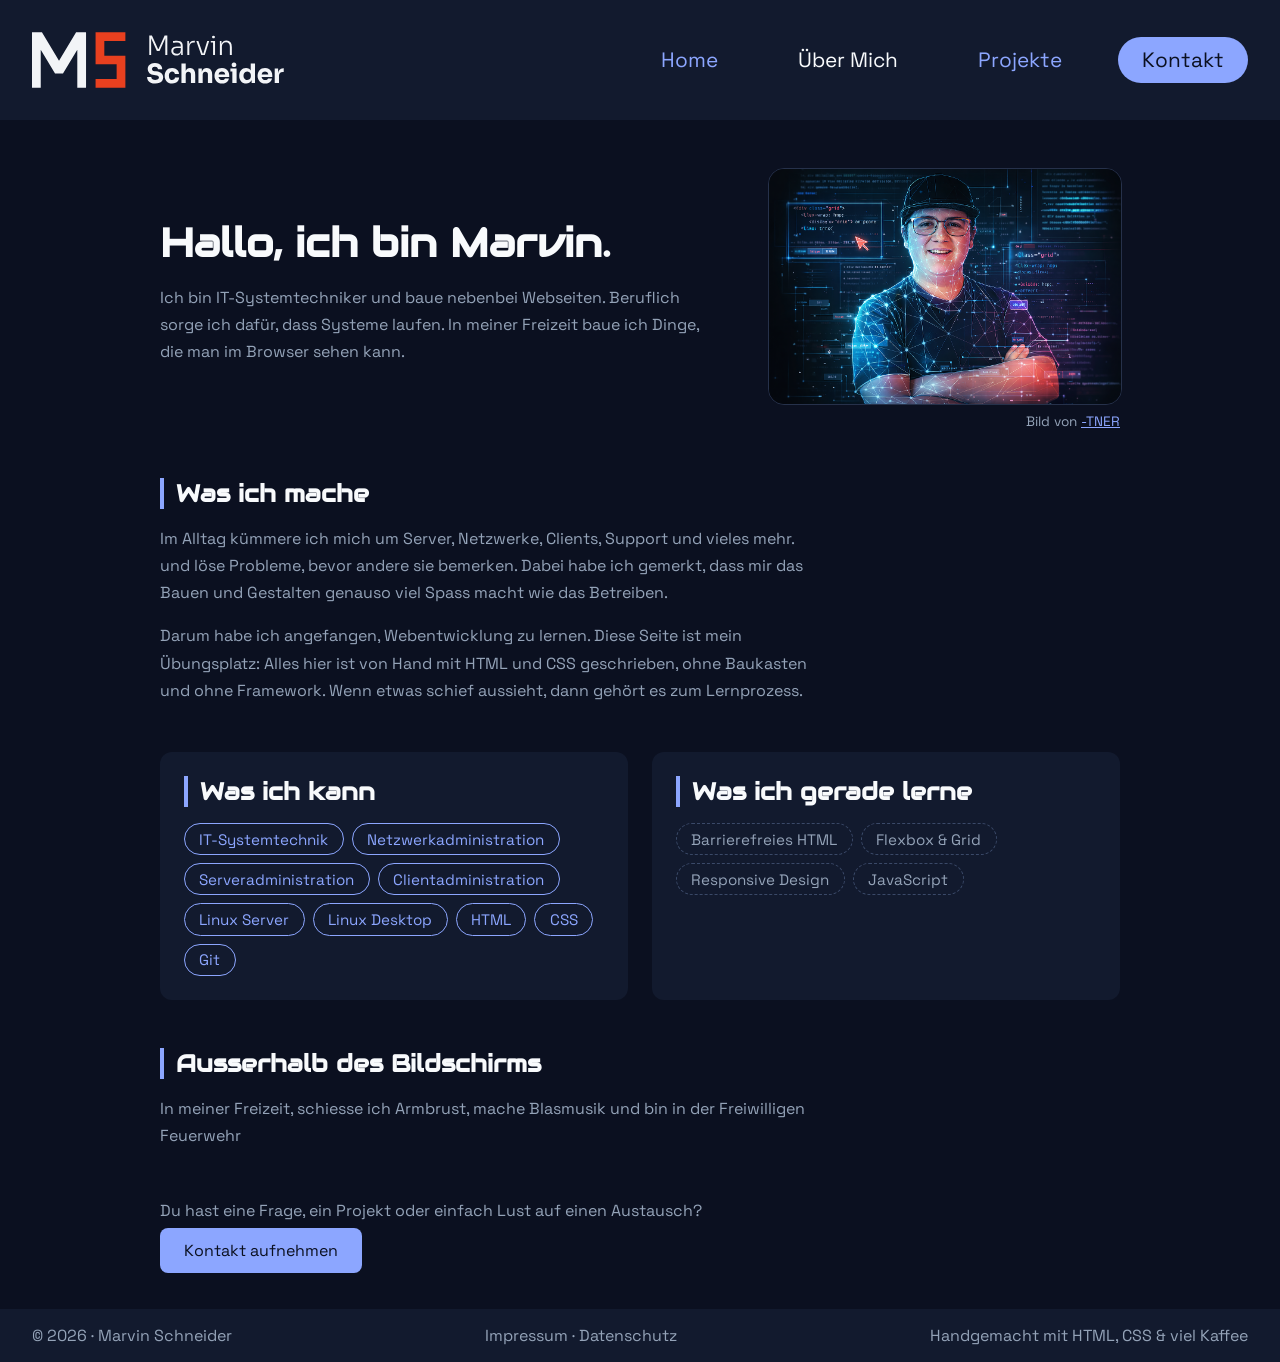
==== about.html @ 21ff22bb "release 1.0 fertig gebaut" ====
<!DOCTYPE html>
<html lang="de">
<head>
    <meta charset="UTF-8">
    <meta name="viewport" content="width=device-width, initial-scale=1.0">
    <title>Über mich – Marvin Schneider</title>
    <link rel="stylesheet" href="/CSS/style.css">
    <link rel="stylesheet" href="/CSS/colors.css">
    <link rel="stylesheet" href="/CSS/fonts.css">
    <link rel="preconnect" href="https://fonts.googleapis.com">
    <link rel="preconnect" href="https://fonts.gstatic.com" crossorigin>
    <link href="https://fonts.googleapis.com/css2?family=Audiowide&display=swap" rel="stylesheet">
    <link href="https://fonts.googleapis.com/css2?family=Space+Grotesk:wght@300..700&display=swap" rel="stylesheet">
    <link rel="icon" type="image/svg+xml" href="/assets/favicon.svg">

</head>
<body>
<header class="nav-menu">
    <p class="menu-name">
        <a href="https://www.marvin-max.ch">
            <picture>
                <source media="(max-width: 700px)" srcset="/assets/monogram-hell-auf-dunkel.svg">
                <img src="/assets/logo.svg" alt="Marvin Schneider" class="menu-logo">
            </picture>
        </a>
    </p>
    <button class="nav-toggle" type="button" aria-label="Menü öffnen" aria-expanded="false" aria-controls="main-nav">
        <span class="nav-toggle-bar"></span>
        <span class="nav-toggle-bar"></span>
        <span class="nav-toggle-bar"></span>
    </button>
    <nav class="navbar" id="main-nav" aria-label="Hauptnavigation">
        <ul class="nav-list">
                <li><a href="index.html">Home</a></li>
                <li><a class="nav-active" href="about.html">Über Mich</a></li>
                <li><a href="projekte.html">Projekte</a></li>
                <li><a class="contact-button" href="kontakt.html">Kontakt</a></li>
        </ul>
    </nav>
</header>
<main class="about">
    <section class="about-intro">
        <div class="about-intro-text">
            <h1 class="about-title">Hallo, ich bin Marvin.</h1>
            <p>
                Ich bin IT-Systemtechniker und baue nebenbei Webseiten. Beruflich sorge
                ich dafür, dass Systeme laufen. In meiner Freizeit baue ich Dinge, die
                man im Browser sehen kann.
            </p>
        </div>
        <figure class="about-figure">
            <img src="/assets/Profile%20Pic%20Marvin%20Schneider_digital%20colors%20small.png"
                 alt="Porträt von Marvin Schneider mit Cap und Brille vor leuchtendem Code" class="about-photo">
            <figcaption>
                Bild von <a href="https://thatstner.com/" target="_blank" rel="noopener noreferrer">-TNER</a>
            </figcaption>
        </figure>
    </section>

    <section>
        <h2>Was ich mache</h2>
        <p>
            Im Alltag kümmere ich mich um Server, Netzwerke, Clients, Support und vieles mehr.
            und löse Probleme, bevor andere sie bemerken. Dabei habe ich gemerkt, dass
            mir das Bauen und Gestalten genauso viel Spass macht wie das Betreiben.
        </p>
        <p>
            Darum habe ich angefangen, Webentwicklung zu lernen. Diese Seite ist mein
            Übungsplatz: Alles hier ist von Hand mit HTML und CSS geschrieben, ohne
            Baukasten und ohne Framework. Wenn etwas schief aussieht, dann gehört es
            zum Lernprozess.
        </p>
    </section>

    <section class="about-cards">
        <div class="about-card">
            <h2>Was ich kann</h2>
            <ul class="skills">
                <li>IT-Systemtechnik</li>
                <li>Netzwerkadministration</li>
                <li>Serveradministration</li>
                <li>Clientadministration</li>
                <li>Linux Server</li>
                <li>Linux Desktop</li>
                <li>HTML</li>
                <li>CSS</li>
                <li>Git</li>
                </ul>
        </div>
        <div class="about-card">
            <h2>Was ich gerade lerne</h2>
            <ul class="skills skills--learning">
                <li>Barrierefreies HTML</li>
                <li>Flexbox &amp; Grid</li>
                <li>Responsive Design</li>
                <li>JavaScript</li>
            </ul>
        </div>
    </section>

    <section>
        <h2>Ausserhalb des Bildschirms</h2>
        <p>
            In meiner Freizeit, schiesse ich Armbrust, mache Blasmusik und bin in der Freiwilligen Feuerwehr
        </p>
    </section>

    <section class="about-cta">
        <p>Du hast eine Frage, ein Projekt oder einfach Lust auf einen Austausch?</p>
        <a href="kontakt.html" class="hero-button hero-button--primary">Kontakt aufnehmen</a>
    </section>
</main>

<footer class="footer">
    <p>&copy; 2026 &middot; Marvin Schneider</p>
    <p>
        <a href="impressum.html">Impressum</a>
        &middot;
        <a href="datenschutz.html">Datenschutz</a>
    </p>
    <p class="spruch">Handgemacht mit HTML, CSS &amp; viel Kaffee</p>
</footer>
<script src="/js/nav.js"></script>
</body>
</html>
---- CSS/style.css ----
body{
    font-family: "Space Grotesk";
    background-color: var(--color-background);
    margin: 0;
}
.nav-menu{
    display: flex;
    justify-content: space-between;
    align-items: center;
    padding: 1rem 2rem;
    background-color: var(--color-surface);
}
.menu-logo {
    height: 3.5rem;   /* Höhe nach Geschmack anpassen */
    width: auto;
    display: block;
}
ul {
    list-style-type: none;
    margin: 0;
    padding: 0;
}
.nav-list {
    display: flex;
    justify-content: flex-end;
    align-items: center;
    gap: 2rem;
    list-style: none;
    margin: 0;
    padding: 0;
}.navbar {
    display: flex;
    justify-content: flex-end;
    text-align: right;
    height: 100%;
    gap: 2rem;
    font-size: 1.3rem;

}
.nav-list a:not(.contact-button){
    text-decoration: none;
    color: var(--color-primary);
    transition: color 0.2s;
    padding: 0.75rem 1.5rem;
}
.nav-list a:hover{
    color: var(--color-border);
}
.nav-list a.nav-active{
    color: var(--color-text);
}
.hero {
    min-height: 80vh;
    display: flex;
    flex-direction: column;
    justify-content: center;
    align-items: center;
    text-align: center;
    gap: 0.75rem;
    padding: 2rem;
}
.hero-title {
    font-size: 3rem;
    color: var(--color-text);
    margin: 0;
    font-family: "Audiowide", sans-serif;
}

.hero-role {
    font-size: 1.3rem;
    color: var(--color-primary);
    margin: 0;
}

.hero-text {
    color: var(--color-text-muted);
    max-width: 45ch;
    margin: 0.5rem 0 1.5rem;
}

.hero-actions {
    display: flex;
    gap: 1rem;
}

.hero-button {
    padding: 0.75rem 1.5rem;
    border-radius: 0.5rem;
    text-decoration: none;
    font-size: 1rem;
    transition: background-color 0.2s, color 0.2s;
}

.hero-button--primary {
    background-color: var(--color-primary);
    color: var(--color-background);
}

.hero-button--primary:hover {
    background-color: var(--color-primary-hover);
}

.hero-button--outline {
    border: 1px solid var(--color-border);
    color: var(--color-text);
}

.hero-button--outline:hover {
    border-color: var(--color-primary);
    color: var(--color-primary);
}
.contact-button {
    display: inline-block;
    padding: 0.6rem 1.5rem;
    background-color: var(--color-primary);
    color: var(--color-background);
    border-radius: 1.5rem;
    text-decoration: none;
    transition: background-color 0.2s, color 0.2s;
}

.contact-button:hover {
    background-color: var(--color-border-hover);
}
.überschrift{
    display: flex;
    flex-direction: column;
    align-items: center;
    gap: 1rem;
    color: var(--color-text);
}
.footer{
    display: flex;
    justify-content: space-between;
    padding: 1rem 2rem;
    background-color: var(--color-surface);
    color: var(--color-text-muted);
}
.footer p{
    margin: 0;
}
.footer a {
    color: var(--color-text-muted);
    text-decoration: none;
    transition: color 0.2s;
}
.footer a:hover {
    color: var(--color-text);
}



/* Über mich */
.about {
    max-width: 60rem;
    margin: 0 auto;
    padding: 3rem 2rem;
    color: var(--color-text-muted);
}
.about p {
    max-width: 65ch;
    line-height: 1.7;
}
.about-title {
    font-family: "Audiowide", sans-serif;
    font-size: 2.5rem;
    color: var(--color-text);
    margin: 0 0 1rem;
}
.about h2 {
    font-family: "Audiowide", sans-serif;
    color: var(--color-text);
    border-left: 4px solid var(--color-primary);
    padding-left: 0.75rem;
    margin: 3rem 0 1rem;
}
.about-cards {
    display: grid;
    grid-template-columns: repeat(auto-fit, minmax(16rem, 1fr));
    gap: 1.5rem;
    margin-top: 3rem;
}
.about-card {
    background-color: var(--color-surface);
    border-radius: 0.75rem;
    padding: 1.5rem;
}
.about-card h2 {
    margin-top: 0;
}
.skills {
    display: flex;
    flex-wrap: wrap;
    gap: 0.5rem;
}
.skills li {
    padding: 0.35rem 0.9rem;
    border: 1px solid var(--color-primary);
    border-radius: 999px;
    color: var(--color-primary);
    font-size: 0.95rem;
}
.skills--learning li {
    border-style: dashed;
    color: var(--color-text-muted);
    border-color: var(--color-border-hover);
}
.about-cta {
    margin-top: 3rem;
}
.about-intro {
    display: flex;
    align-items: center;
    gap: 3rem;
}
.about-intro-text {
    flex: 1;
}
.about-figure {
    flex: 0 0 22rem;
    margin: 0;
}
.about-photo {
    width: 100%;
    height: auto;
    display: block;
    border-radius: 1rem;
    border: 1px solid var(--color-border);
}
.about-figure figcaption {
    margin-top: 0.5rem;
    font-size: 0.85rem;
    color: var(--color-text-muted);
    text-align: right;
}
.about-figure figcaption a {
    color: var(--color-primary);
}

/* Projekte */
.projects {
    max-width: 60rem;
    margin: 0 auto;
    padding: 3rem 2rem;
    color: var(--color-text-muted);
}
.projects-intro p {
    max-width: 65ch;
    line-height: 1.7;
}
.project-grid {
    display: grid;
    grid-template-columns: repeat(auto-fit, minmax(18rem, 1fr));
    gap: 1.5rem;
    margin-top: 2.5rem;
}
.project-card {
    background-color: var(--color-surface);
    border: 1px solid var(--color-border);
    border-radius: 0.75rem;
    overflow: hidden;
    transition: border-color 0.2s, transform 0.2s;
}
.project-card:hover {
    border-color: var(--color-primary);
    transform: translateY(-4px);
}
.project-card--soon {
    border-style: dashed;
    background-color: transparent;
}
.project-card--soon:hover {
    border-color: var(--color-border);
    transform: none;
}
.project-body {
    padding: 1.25rem;
}
.project-body h2 {
    font-family: "Audiowide", sans-serif;
    color: var(--color-text);
    margin: 0 0 0.5rem;
    font-size: 1.3rem;
}
.project-body p {
    line-height: 1.6;
    margin: 0 0 1rem;
}
.project-links {
    margin-top: 1.25rem;
}
.project-links a {
    color: var(--color-primary);
    text-decoration: none;
    transition: color 0.2s;
}
.project-links a:hover {
    color: var(--color-primary-light);
}

/* Kontakt */
.contact {
    max-width: 40rem;
    margin: 0 auto;
    padding: 3rem 2rem;
    color: var(--color-text-muted);
}
.contact-intro p {
    line-height: 1.7;
}
.contact-form {
    display: flex;
    flex-direction: column;
    gap: 1.25rem;
    margin-top: 2rem;
}
.form-field {
    display: flex;
    flex-direction: column;
    gap: 0.4rem;
}
.form-field label {
    color: var(--color-text);
}
.form-field input,
.form-field textarea {
    font: inherit;
    padding: 0.75rem 1rem;
    background-color: var(--color-surface);
    color: var(--color-text);
    border: 1px solid var(--color-border);
    border-radius: 0.5rem;
    transition: border-color 0.2s;
}
.form-field input:focus,
.form-field textarea:focus {
    outline: none;
    border-color: var(--color-primary);
}
.form-field textarea {
    resize: vertical;
}
.form-honeypot {
    position: absolute;
    left: -9999px;
}
.form-submit {
    align-self: flex-start;
    border: none;
    cursor: pointer;
    font-family: inherit;
}

/* Burger-Button (Desktop: versteckt) */
.nav-toggle {
    display: none;
    flex-direction: column;
    justify-content: center;
    gap: 0.35rem;
    width: 2.75rem;
    height: 2.75rem;
    padding: 0.6rem;
    background: none;
    border: 1px solid var(--color-border);
    border-radius: 0.5rem;
    cursor: pointer;
}
.nav-toggle-bar {
    display: block;
    height: 2px;
    background-color: var(--color-primary);
    border-radius: 2px;
    transition: transform 0.2s, opacity 0.2s;
}
.nav-open .nav-toggle-bar:nth-child(1) {
    transform: translateY(0.5rem) rotate(45deg);
}
.nav-open .nav-toggle-bar:nth-child(2) {
    opacity: 0;
}
.nav-open .nav-toggle-bar:nth-child(3) {
    transform: translateY(-0.5rem) rotate(-45deg);
}
.nav-toggle:focus-visible {
    outline: 2px solid var(--color-primary);
    outline-offset: 2px;
}

/* Responsive */
@media (max-width: 700px) {
    .nav-menu {
        flex-wrap: wrap;
        padding: 0.75rem 1rem;
    }
    .menu-logo {
        height: 2.5rem;
    }
    .nav-toggle {
        display: flex;
    }
    .navbar {
        display: none;
        width: 100%;
        justify-content: flex-start;
        text-align: left;
        padding-top: 0.75rem;
    }
    .nav-open .navbar {
        display: block;
    }
    .nav-list {
        flex-direction: column;
        align-items: flex-start;
        gap: 0.25rem;
    }
    .nav-list a:not(.contact-button) {
        display: block;
        padding: 0.75rem 0;
    }
    .nav-list .contact-button {
        margin-top: 0.5rem;
    }

    .hero {
        min-height: 60vh;
        padding: 2rem 1rem;
    }
    .hero-title {
        font-size: 2.25rem;
    }
    .hero-actions {
        flex-direction: column;
        width: 100%;
        max-width: 18rem;
    }

    .about,
    .projects,
    .contact {
        padding: 2rem 1rem;
    }
    .about-title {
        font-size: 1.9rem;
    }
    .about-intro {
        flex-direction: column;
        align-items: stretch;
        gap: 1.5rem;
    }
    .about-figure {
        flex: none;
    }

    .footer {
        flex-direction: column;
        align-items: center;
        gap: 0.5rem;
        text-align: center;
    }
}

/* Impressum & Datenschutz */
.legal {
    max-width: 50rem;
    margin: 0 auto;
    padding: 3rem 2rem;
    color: var(--color-text-muted);
}
.legal h2 {
    font-family: "Audiowide", sans-serif;
    font-size: 1.2rem;
    color: var(--color-text);
    margin: 2.5rem 0 0.75rem;
}
.legal p {
    line-height: 1.7;
    max-width: 65ch;
}
.legal a {
    color: var(--color-primary);
}
@media (max-width: 700px) {
    .legal {
        padding: 2rem 1rem;
    }
}
---- CSS/colors.css ----
:root {
    /* Background */
    --color-background: #0B1020;
    --color-surface: #121A2E;

    /* Text */
    --color-text: #F8FAFC;
    --color-text-muted: #94A3B8;

    /* Brand */
    --color-primary: #8CA6FF;
    --color-primary-hover: #7895F5;
    --color-primary-dark: #627FE0;
    --color-primary-light: #C7D2FF;

    /* UI */
    --color-border: #26314A;
    --color-border-hover: #3A4968;
}
---- CSS/fonts.css ----
.audiowide-regular {
    font-family: "Audiowide", sans-serif;
    font-weight: 400;
    font-style: normal;
}

.space-grotesk {
                    font-family: "Space Grotesk", sans-serif;
                    font-optical-sizing: auto;
                    font-weight: 200;
                    font-style: normal;
                }
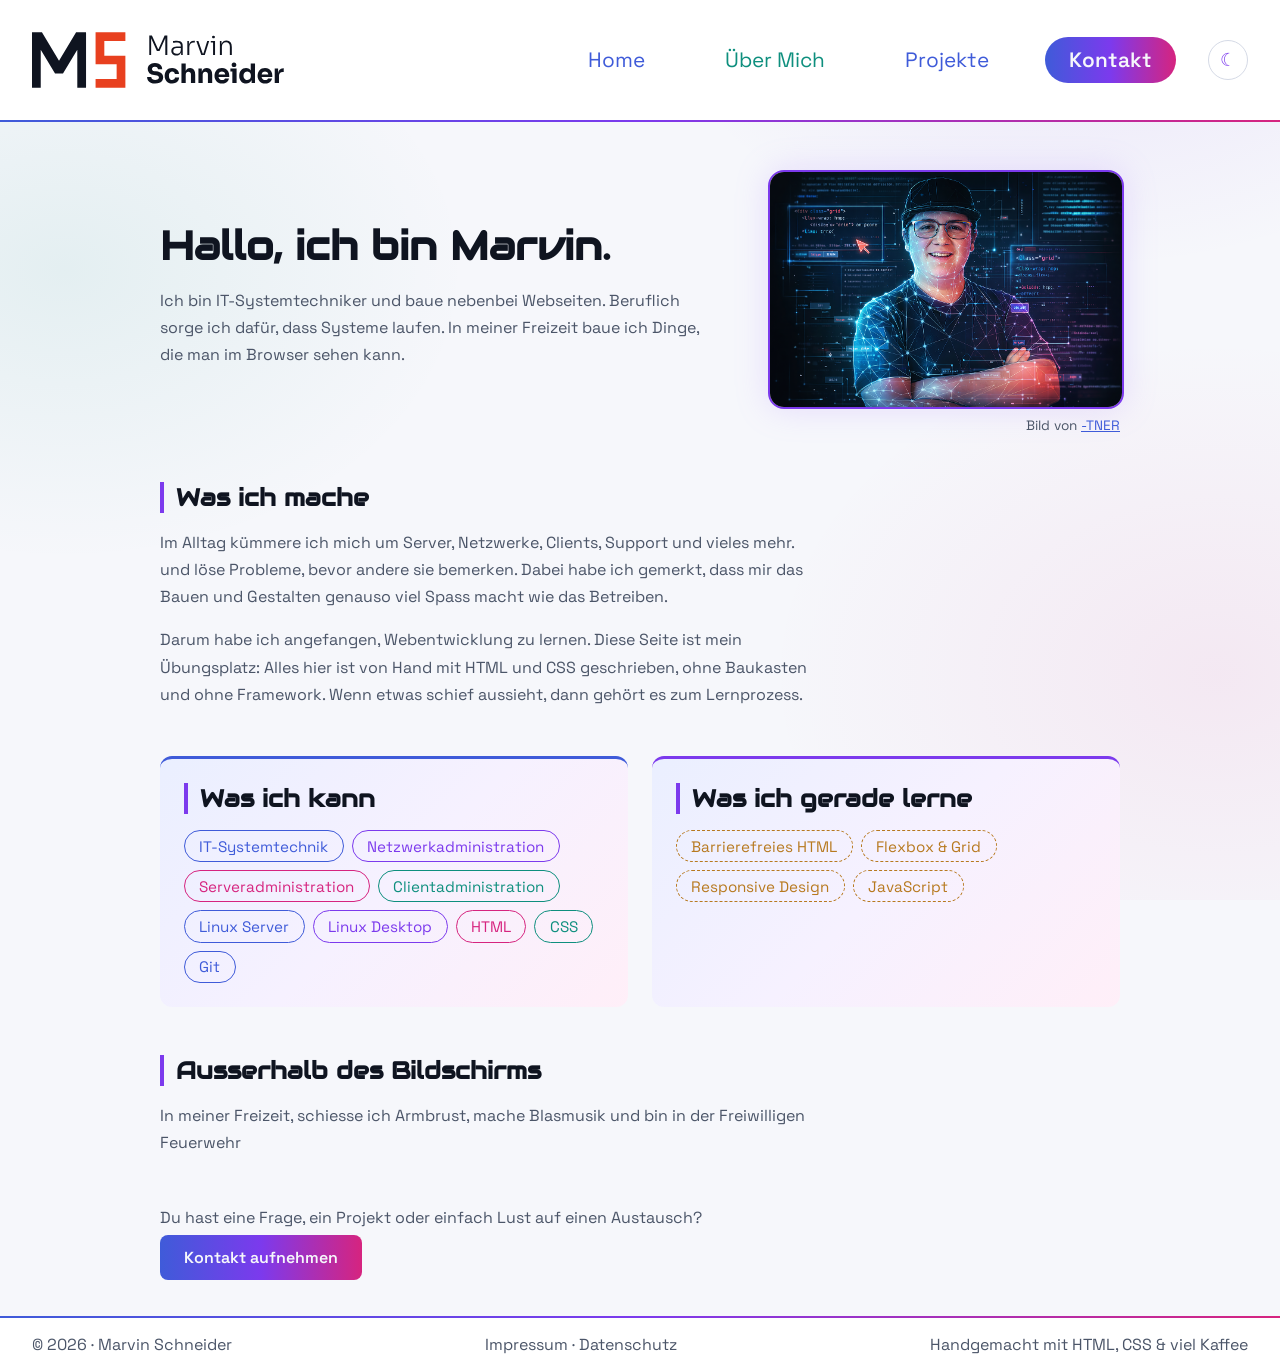
==== commit 2b37ef9d: "Mehr Farbe und Hell/Dunkel-Umschaltung - Akzentfarben (Violett, Pink, Cyan, Amber) und Markenverlauf" ====
--- a/about.html
+++ b/about.html
@@ -4,6 +4,7 @@
     <meta charset="UTF-8">
     <meta name="viewport" content="width=device-width, initial-scale=1.0">
     <title>Über mich – Marvin Schneider</title>
+    <script src="/js/theme.js"></script>
     <link rel="stylesheet" href="/CSS/style.css">
     <link rel="stylesheet" href="/CSS/colors.css">
     <link rel="stylesheet" href="/CSS/fonts.css">
@@ -18,9 +19,13 @@
 <header class="nav-menu">
     <p class="menu-name">
         <a href="https://www.marvin-max.ch">
-            <picture>
+            <picture class="logo-dark">
                 <source media="(max-width: 700px)" srcset="/assets/monogram-hell-auf-dunkel.svg">
                 <img src="/assets/logo.svg" alt="Marvin Schneider" class="menu-logo">
+            </picture>
+            <picture class="logo-light">
+                <source media="(max-width: 700px)" srcset="/assets/monogram.svg">
+                <img src="/assets/logo-horizontal.svg" alt="Marvin Schneider" class="menu-logo">
             </picture>
         </a>
     </p>
@@ -35,6 +40,7 @@
                 <li><a class="nav-active" href="about.html">Über Mich</a></li>
                 <li><a href="projekte.html">Projekte</a></li>
                 <li><a class="contact-button" href="kontakt.html">Kontakt</a></li>
+            <li><button class="theme-toggle" type="button" aria-pressed="false" aria-label="Helles Design aktivieren"><span class="icon-sun" aria-hidden="true">☀</span><span class="icon-moon" aria-hidden="true">☾</span></button></li>
         </ul>
     </nav>
 </header>
--- a/CSS/style.css
+++ b/CSS/style.css
@@ -1,6 +1,11 @@
 body{
     font-family: "Space Grotesk";
     background-color: var(--color-background);
+    background-image:
+        radial-gradient(40rem 28rem at 85% -5%, rgba(181, 140, 255, 0.18), transparent 70%),
+        radial-gradient(36rem 26rem at 5% 30%, rgba(94, 234, 212, 0.10), transparent 70%),
+        radial-gradient(40rem 30rem at 95% 75%, rgba(255, 122, 198, 0.10), transparent 70%);
+    background-attachment: fixed;
     margin: 0;
 }
 .nav-menu{
@@ -9,6 +14,8 @@
     align-items: center;
     padding: 1rem 2rem;
     background-color: var(--color-surface);
+    border-bottom: 2px solid transparent;
+    border-image: var(--gradient-brand) 1;
 }
 .menu-logo {
     height: 3.5rem;   /* Höhe nach Geschmack anpassen */
@@ -44,10 +51,10 @@
     padding: 0.75rem 1.5rem;
 }
 .nav-list a:hover{
-    color: var(--color-border);
+    color: var(--color-accent-pink);
 }
 .nav-list a.nav-active{
-    color: var(--color-text);
+    color: var(--color-accent-cyan);
 }
 .hero {
     min-height: 80vh;
@@ -61,14 +68,18 @@
 }
 .hero-title {
     font-size: 3rem;
-    color: var(--color-text);
     margin: 0;
     font-family: "Audiowide", sans-serif;
+    background: var(--gradient-brand);
+    -webkit-background-clip: text;
+    background-clip: text;
+    -webkit-text-fill-color: transparent;
+    color: transparent;
 }
 
 .hero-role {
     font-size: 1.3rem;
-    color: var(--color-primary);
+    color: var(--color-accent-cyan);
     margin: 0;
 }
 
@@ -92,12 +103,13 @@
 }
 
 .hero-button--primary {
-    background-color: var(--color-primary);
+    background-image: var(--gradient-brand);
     color: var(--color-background);
+    font-weight: 600;
 }
 
 .hero-button--primary:hover {
-    background-color: var(--color-primary-hover);
+    filter: brightness(1.1);
 }
 
 .hero-button--outline {
@@ -105,22 +117,27 @@
     color: var(--color-text);
 }
 
+.hero-button--outline {
+    border-color: var(--color-accent-violet);
+}
+
 .hero-button--outline:hover {
-    border-color: var(--color-primary);
-    color: var(--color-primary);
+    border-color: var(--color-accent-pink);
+    color: var(--color-accent-pink);
 }
 .contact-button {
     display: inline-block;
     padding: 0.6rem 1.5rem;
-    background-color: var(--color-primary);
+    background-image: var(--gradient-brand);
     color: var(--color-background);
+    font-weight: 600;
     border-radius: 1.5rem;
     text-decoration: none;
     transition: background-color 0.2s, color 0.2s;
 }
 
 .contact-button:hover {
-    background-color: var(--color-border-hover);
+    filter: brightness(1.15);
 }
 .überschrift{
     display: flex;
@@ -135,6 +152,8 @@
     padding: 1rem 2rem;
     background-color: var(--color-surface);
     color: var(--color-text-muted);
+    border-top: 2px solid transparent;
+    border-image: var(--gradient-brand) 1;
 }
 .footer p{
     margin: 0;
@@ -145,7 +164,7 @@
     transition: color 0.2s;
 }
 .footer a:hover {
-    color: var(--color-text);
+    color: var(--color-accent-pink);
 }
 
 
@@ -170,7 +189,7 @@
 .about h2 {
     font-family: "Audiowide", sans-serif;
     color: var(--color-text);
-    border-left: 4px solid var(--color-primary);
+    border-left: 4px solid var(--color-accent-violet);
     padding-left: 0.75rem;
     margin: 3rem 0 1rem;
 }
@@ -182,8 +201,16 @@
 }
 .about-card {
     background-color: var(--color-surface);
+    background-image: var(--gradient-brand-soft);
     border-radius: 0.75rem;
+    border-top: 3px solid var(--color-primary);
     padding: 1.5rem;
+}
+.about-card:nth-child(2) {
+    border-top-color: var(--color-accent-violet);
+}
+.about-card:nth-child(3) {
+    border-top-color: var(--color-accent-pink);
 }
 .about-card h2 {
     margin-top: 0;
@@ -200,10 +227,23 @@
     color: var(--color-primary);
     font-size: 0.95rem;
 }
-.skills--learning li {
+.skills li:nth-child(4n+2) {
+    border-color: var(--color-accent-violet);
+    color: var(--color-accent-violet);
+}
+.skills li:nth-child(4n+3) {
+    border-color: var(--color-accent-pink);
+    color: var(--color-accent-pink);
+}
+.skills li:nth-child(4n) {
+    border-color: var(--color-accent-cyan);
+    color: var(--color-accent-cyan);
+}
+.skills--learning li,
+.skills--learning li:nth-child(n) {
     border-style: dashed;
-    color: var(--color-text-muted);
-    border-color: var(--color-border-hover);
+    color: var(--color-accent-amber);
+    border-color: var(--color-accent-amber);
 }
 .about-cta {
     margin-top: 3rem;
@@ -225,7 +265,8 @@
     height: auto;
     display: block;
     border-radius: 1rem;
-    border: 1px solid var(--color-border);
+    border: 2px solid var(--color-accent-violet);
+    box-shadow: 0 0 2rem rgba(181, 140, 255, 0.25);
 }
 .about-figure figcaption {
     margin-top: 0.5rem;
@@ -261,9 +302,19 @@
     overflow: hidden;
     transition: border-color 0.2s, transform 0.2s;
 }
+.project-card {
+    border-top: 3px solid var(--color-primary);
+}
+.project-card:nth-child(3n+2) {
+    border-top-color: var(--color-accent-violet);
+}
+.project-card:nth-child(3n) {
+    border-top-color: var(--color-accent-pink);
+}
 .project-card:hover {
-    border-color: var(--color-primary);
+    border-color: var(--color-accent-violet);
     transform: translateY(-4px);
+    box-shadow: 0 0.5rem 1.5rem rgba(181, 140, 255, 0.2);
 }
 .project-card--soon {
     border-style: dashed;
@@ -272,6 +323,7 @@
 .project-card--soon:hover {
     border-color: var(--color-border);
     transform: none;
+    box-shadow: none;
 }
 .project-body {
     padding: 1.25rem;
@@ -295,7 +347,7 @@
     transition: color 0.2s;
 }
 .project-links a:hover {
-    color: var(--color-primary-light);
+    color: var(--color-accent-pink);
 }
 
 /* Kontakt */
@@ -335,7 +387,8 @@
 .form-field input:focus,
 .form-field textarea:focus {
     outline: none;
-    border-color: var(--color-primary);
+    border-color: var(--color-accent-violet);
+    box-shadow: 0 0 0 3px rgba(181, 140, 255, 0.25);
 }
 .form-field textarea {
     resize: vertical;
@@ -484,3 +537,55 @@
         padding: 2rem 1rem;
     }
 }
+
+/* Hell/Dunkel-Umschaltung */
+.theme-toggle {
+    display: inline-flex;
+    align-items: center;
+    justify-content: center;
+    width: 2.5rem;
+    height: 2.5rem;
+    padding: 0;
+    background: none;
+    border: 1px solid var(--color-border);
+    border-radius: 50%;
+    color: var(--color-accent-amber);
+    font-size: 1.15rem;
+    line-height: 1;
+    cursor: pointer;
+    transition: border-color 0.2s, color 0.2s;
+}
+.theme-toggle:hover {
+    border-color: var(--color-accent-violet);
+}
+.theme-toggle:focus-visible {
+    outline: 2px solid var(--color-primary);
+    outline-offset: 2px;
+}
+.theme-toggle .icon-moon {
+    display: none;
+}
+:root[data-theme="light"] .theme-toggle .icon-sun {
+    display: none;
+}
+:root[data-theme="light"] .theme-toggle .icon-moon {
+    display: inline;
+    color: var(--color-accent-violet);
+}
+
+/* Logos je nach Farbschema */
+.logo-light {
+    display: none;
+}
+:root[data-theme="light"] .logo-dark {
+    display: none;
+}
+:root[data-theme="light"] .logo-light {
+    display: inline;
+}
+:root[data-theme="light"] body {
+    background-image:
+        radial-gradient(40rem 28rem at 85% -5%, rgba(124, 58, 237, 0.10), transparent 70%),
+        radial-gradient(36rem 26rem at 5% 30%, rgba(14, 143, 126, 0.08), transparent 70%),
+        radial-gradient(40rem 30rem at 95% 75%, rgba(214, 36, 127, 0.07), transparent 70%);
+}
--- a/CSS/colors.css
+++ b/CSS/colors.css
@@ -13,7 +13,45 @@
     --color-primary-dark: #627FE0;
     --color-primary-light: #C7D2FF;
 
+    /* Akzente */
+    --color-accent-violet: #B58CFF;
+    --color-accent-pink: #FF7AC6;
+    --color-accent-cyan: #5EEAD4;
+    --color-accent-amber: #FFC857;
+    --gradient-brand: linear-gradient(90deg, var(--color-primary), var(--color-accent-violet), var(--color-accent-pink));
+    --gradient-brand-soft: linear-gradient(135deg, rgba(140, 166, 255, 0.18), rgba(181, 140, 255, 0.12) 50%, rgba(255, 122, 198, 0.12));
+
     /* UI */
     --color-border: #26314A;
     --color-border-hover: #3A4968;
-}+}
+
+/* Helles Farbschema */
+:root[data-theme="light"] {
+    color-scheme: light;
+
+    --color-background: #F6F7FB;
+    --color-surface: #FFFFFF;
+
+    --color-text: #0F1420;
+    --color-text-muted: #4B5568;
+
+    --color-primary: #3F5BD9;
+    --color-primary-hover: #3049B8;
+    --color-primary-dark: #2538A0;
+    --color-primary-light: #6C85F0;
+
+    --color-accent-violet: #7C3AED;
+    --color-accent-pink: #D6247F;
+    --color-accent-cyan: #0E8F7E;
+    --color-accent-amber: #B7791F;
+
+    --color-border: #D5DAE6;
+    --color-border-hover: #AEB6C9;
+}
+:root:not([data-theme]) {
+    color-scheme: dark;
+}
+:root[data-theme="dark"] {
+    color-scheme: dark;
+}
